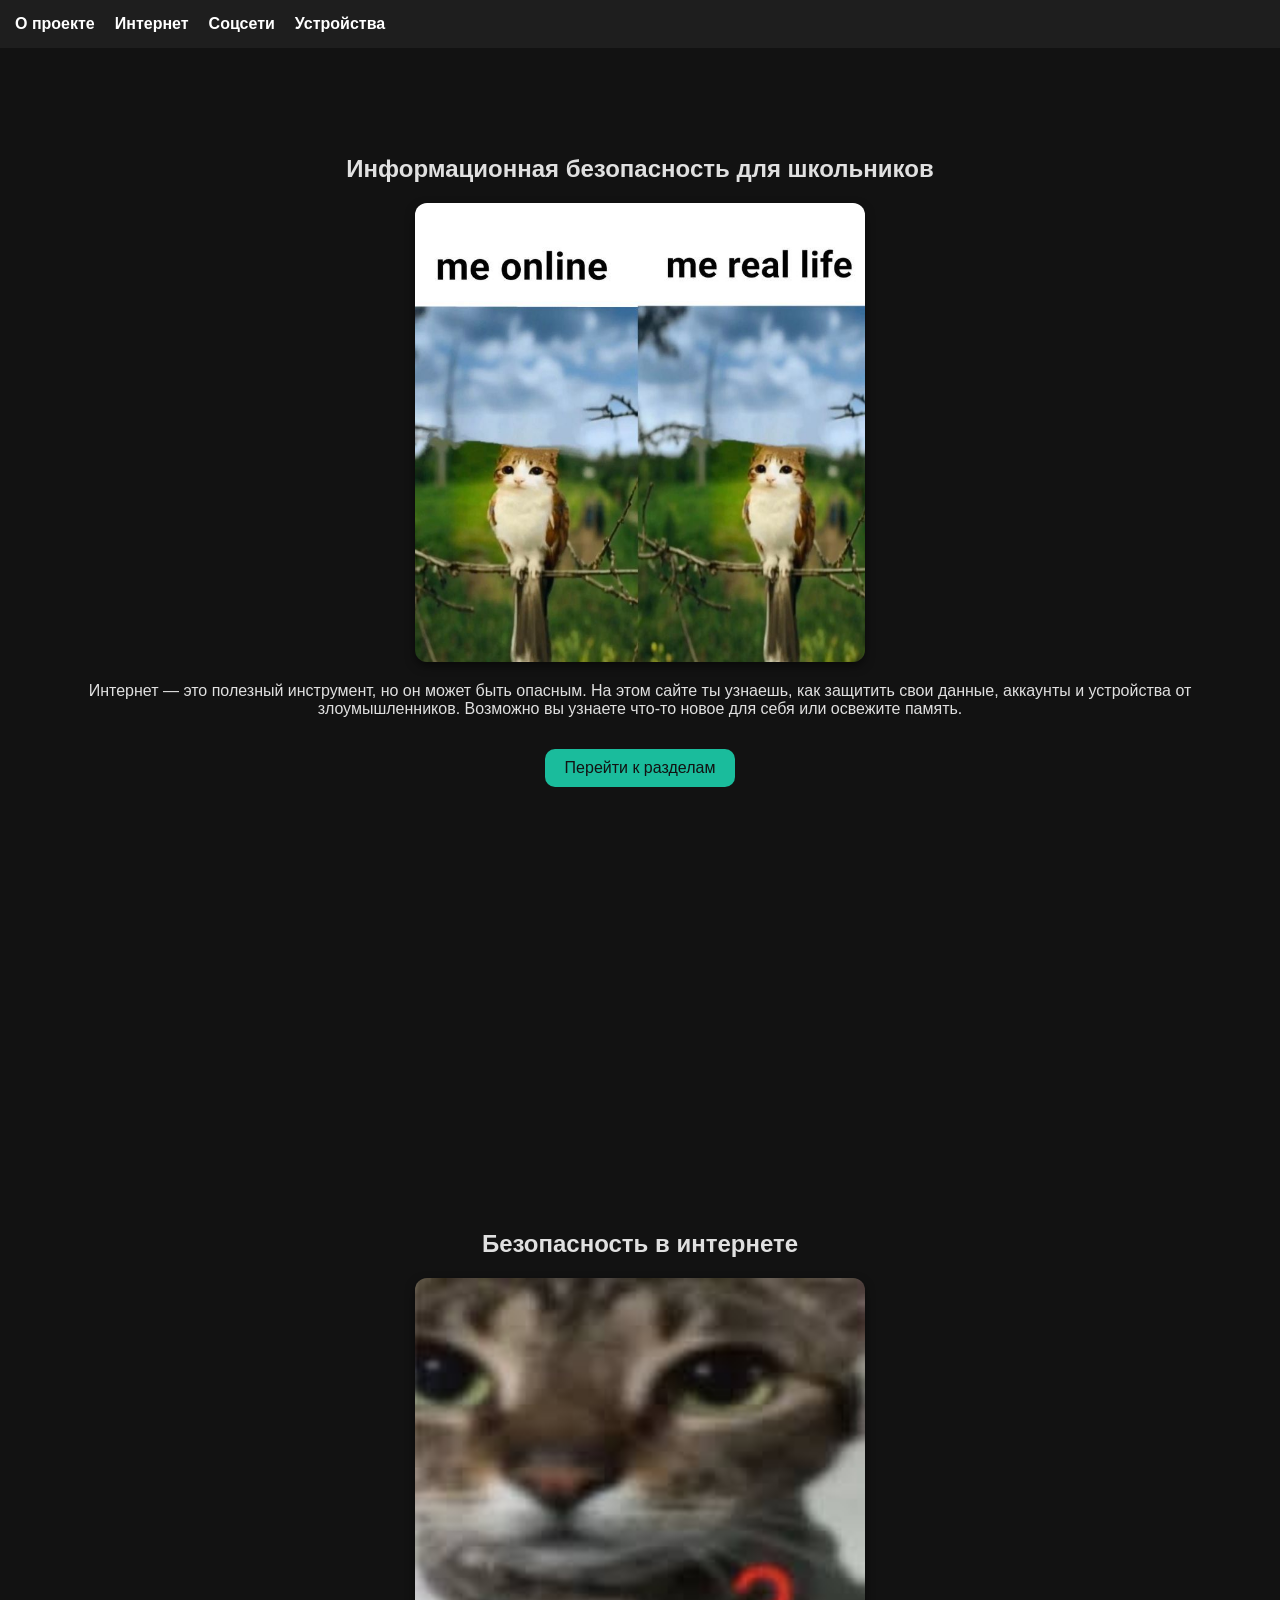
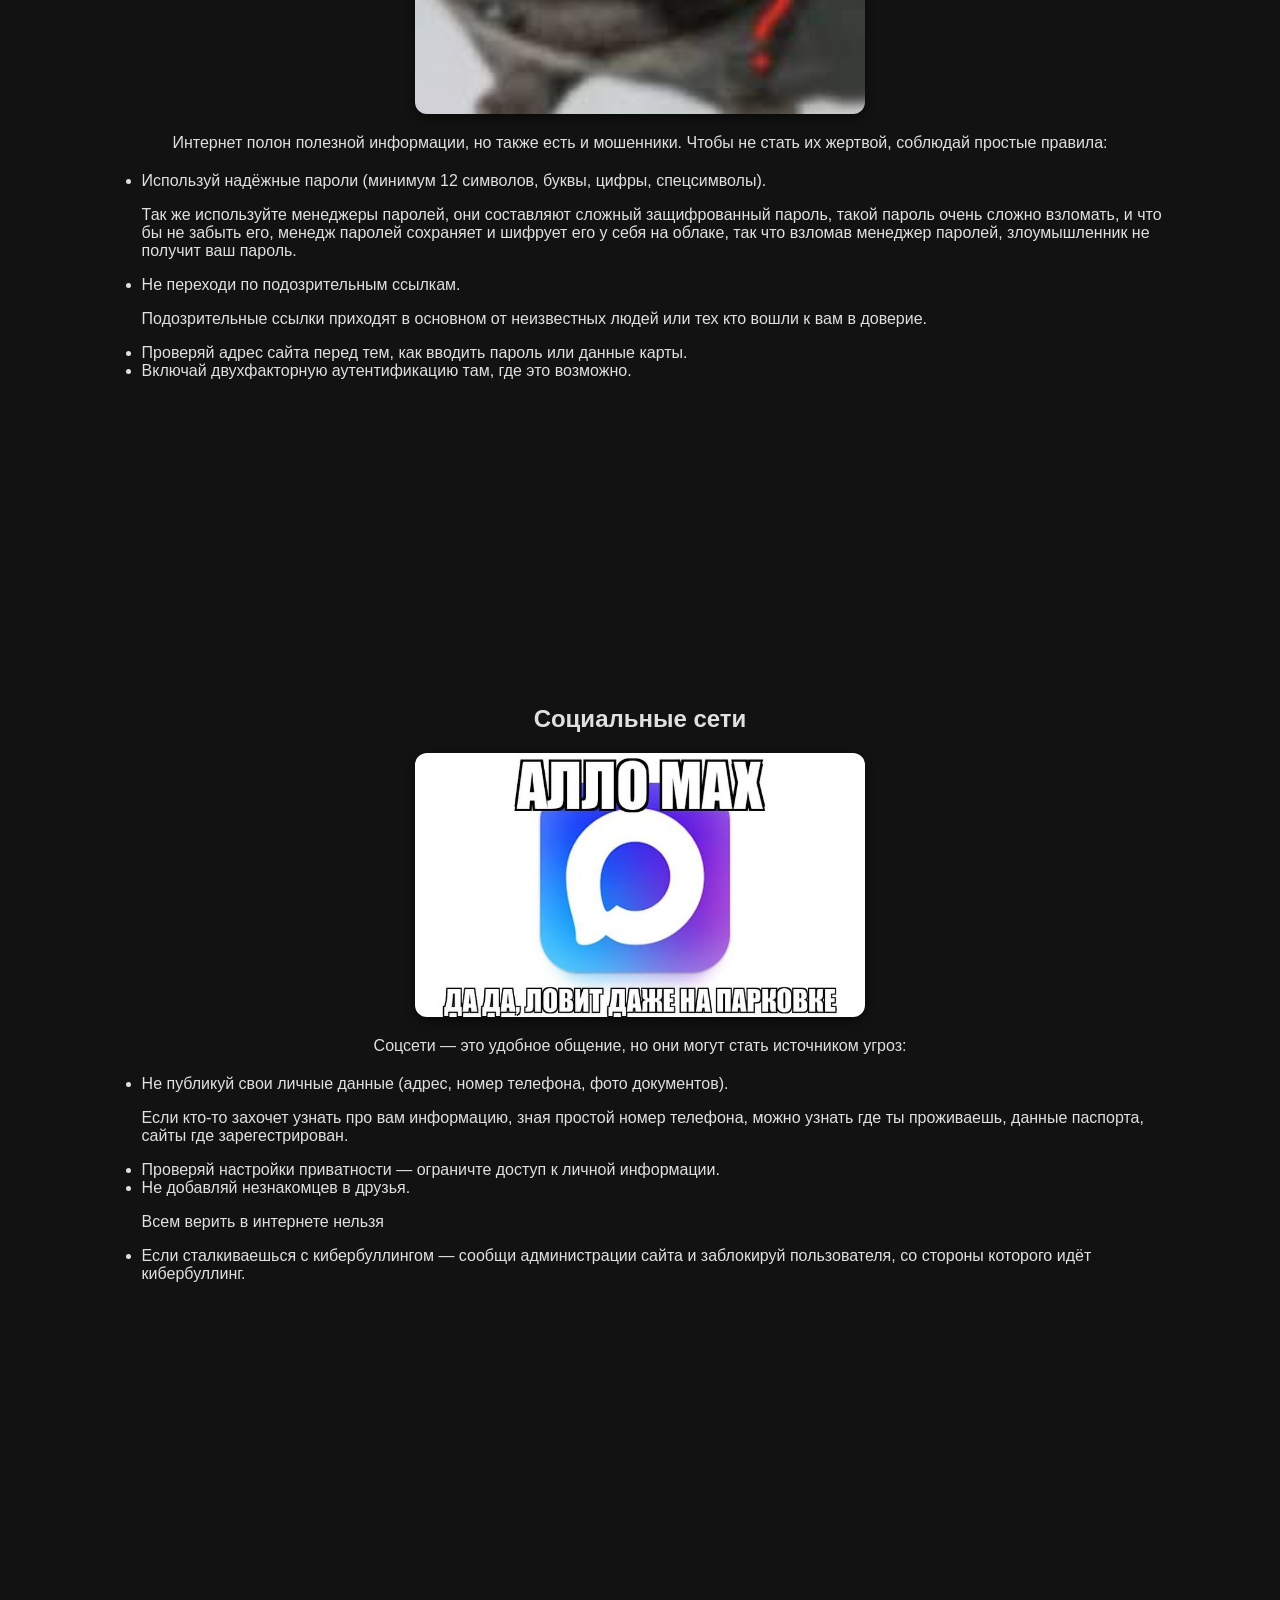
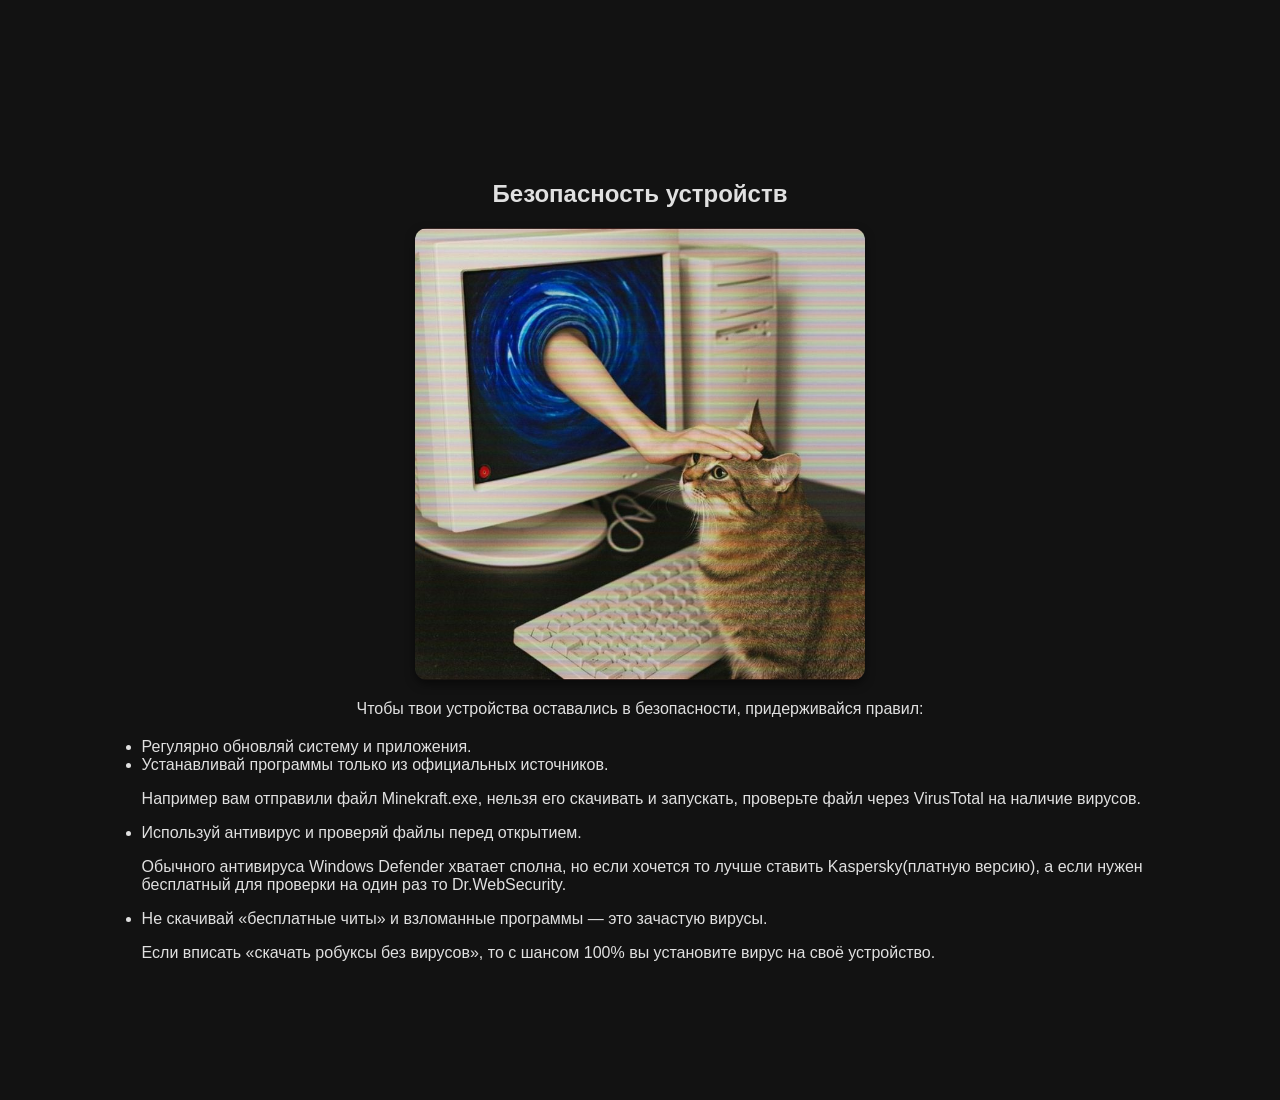
==== index.html @ d8347ba5 "Rename ZetSvo.html to index.html" ====
<!DOCTYPE html>
<html lang="ru">
<head>
  <meta charset="UTF-8">
  <title>Информационная безопасность для школьников</title>
  <meta name="viewport" content="width=device-width, initial-scale=1.0">
  <style>
    body {
      font-family: Arial, sans-serif;
      margin: 0;
      background: #121212; /* тёмный фон */
      color: #e0e0e0;      /* светлый текст */
    }

    header {
      position: fixed;
      width: 100%;
      background: #1e1e1e; /* темный фон меню */
      padding: 15px;
      top: 0;
      z-index: 1000;
      display: flex;
      justify-content: space-between;
      align-items: center;
    }

    nav a {
      color: #ffffff;
      text-decoration: none;
      font-weight: bold;
      transition: 0.3s;
    }

    nav a:hover {
      color: #1abc9c; /* зелёный при наведении */
    }

    /* Кнопка-бургер */
    .burger {
      display: none;
      flex-direction: column;
      cursor: pointer;
      gap: 5px;
      transition: 0.3s;
    }

    .burger div {
      width: 25px;
      height: 3px;
      background: #ffffff;
      border-radius: 2px;
      transition: 0.3s;
    }

    /* Анимация бургера в крестик */
    .burger.toggle div:nth-child(1) {
      transform: rotate(45deg) translate(5px, 5px);
    }

    .burger.toggle div:nth-child(2) {
      opacity: 0;
    }

    .burger.toggle div:nth-child(3) {
      transform: rotate(-45deg) translate(5px, -5px);
    }

    .nav-links {
      display: flex;
      gap: 20px;
    }

    @media (max-width: 768px) {
      .burger {
        display: flex;
      }

      .nav-links {
        display: none;
        position: absolute;
        top: 60px;
        left: 0;
        width: 100%;
        background: #1e1e1e;
        flex-direction: column;
        text-align: center;
        padding: 10px 0;
      }

      .nav-links.show {
        display: flex;
        animation: slideDown 0.3s ease;
      }

      @keyframes slideDown {
        from {
          opacity: 0;
          transform: translateY(-20px);
        }
        to {
          opacity: 1;
          transform: translateY(0);
        }
      }
    }

    section {
      min-height: 100vh;
      padding: 15vh 5% 40px;
      text-align: center;
      opacity: 0;
      transform: translateY(30px);
      transition: 0.7s ease;
      background: #121212;
    }

    section.show {
      opacity: 1;
      transform: translateY(0);
    }

    h1, h2 {
      margin-bottom: 20px;
    }

    .btn {
      display: inline-block;
      margin-top: 15px;
      padding: 10px 20px;
      background: #1abc9c;
      color: #121212; /* тёмный текст на кнопке */
      border-radius: 10px;
      text-decoration: none;
      transition: 0.3s;
    }

    .btn:hover {
      background: #16a085;
      transform: scale(1.05);
    }

    ul {
      text-align: left;
      max-width: 90%;
      margin: 20px auto;
      font-size: 1rem;
      color: #e0e0e0;
    }

    .section-img {
      max-width: 450px;
      width: 70%;
      height: auto;
      margin: 20px auto;
      display: block;
      border-radius: 12px;
      box-shadow: 0 4px 10px rgba(0,0,0,0.5);
    }

    @media (max-width: 768px) {
      .section-img {
        max-width: 300px;
        width: 90%;
      }
    }
  </style>
</head>
<body>
  <header>
    <div class="burger" id="burger">
      <div></div>
      <div></div>
      <div></div>
    </div>
    <nav class="nav-links" id="nav-links">
      <a href="#about">О проекте</a>
      <a href="#internet">Интернет</a>
      <a href="#social">Соцсети</a>
      <a href="#devices">Устройства</a>
    </nav>
  </header>

  <section id="about">
    <h1>Информационная безопасность для школьников</h1>
    <img src="img/online.jpg" alt="Информационная безопасность" class="section-img">
    <p>Интернет — это полезный инструмент, но он может быть опасным. 
    На этом сайте ты узнаешь, как защитить свои данные, аккаунты и устройства от злоумышленников.
      Возможно вы узнаете что-то новое для себя или освежите память.</p>
    <a href="#internet" class="btn">Перейти к разделам</a>
  </section>

  <section id="internet">
    <h2>Безопасность в интернете</h2>
    <img src="img/wtf.jpg" alt="Интернет" class="section-img">
    <p>Интернет полон полезной информации, но также есть и мошенники. Чтобы не стать их жертвой, соблюдай простые правила:</p>
    <ul>
      <li>Используй надёжные пароли (минимум 12 символов, буквы, цифры, спецсимволы).</li>
      <p> Так же используйте менеджеры паролей, они составляют сложный защифрованный пароль, такой пароль очень сложно взломать, и что бы не забыть его, менедж паролей сохраняет и шифрует его у себя на облаке, так что взломав менеджер паролей, злоумышленник не получит ваш пароль.</p>
      <li>Не переходи по подозрительным ссылкам.</li>
      <p> Подозрительные ссылки приходят в основном от неизвестных людей или тех кто вошли к вам в доверие.</p>
      <li>Проверяй адрес сайта перед тем, как вводить пароль или данные карты.</li>
      <li>Включай двухфакторную аутентификацию там, где это возможно.</li>
    </ul>
  </section>

  <section id="social">
    <h2>Социальные сети</h2>
    <img src="img/maxim.jpg" alt="Социальные сети" class="section-img">
    <p>Соцсети — это удобное общение, но они могут стать источником угроз:</p>
    <ul>
      <li>Не публикуй свои личные данные (адрес, номер телефона, фото документов).</li>
      <p> Если кто-то захочет узнать про вам информацию, зная простой номер телефона, можно узнать где ты проживаешь, данные паспорта, сайты где зарегестрирован.</p>
      <li>Проверяй настройки приватности — ограничте доступ к личной информации.</li>
      <li>Не добавляй незнакомцев в друзья.</li>
      <p> Всем верить в интернете нельзя</p>
      <li>Если сталкиваешься с кибербуллингом — сообщи администрации сайта и заблокируй пользователя, со стороны которого идёт кибербуллинг.</li>
    </ul>
  </section>

  <section id="devices">
    <h2>Безопасность устройств</h2>
    <img src="img/deviZZe.jpg" alt="Компьютер и телефон" class="section-img">
    <p>Чтобы твои устройства оставались в безопасности, придерживайся правил:</p>
    <ul>
      <li>Регулярно обновляй систему и приложения.</li>
      <li>Устанавливай программы только из официальных источников.</li>
      <p> Например вам отправили файл Minekraft.exe, нельзя его скачивать и запускать, проверьте файл через VirusTotal на наличие вирусов. </p>
      <li>Используй антивирус и проверяй файлы перед открытием.</li>
      <p> Обычного антивируса Windows Defender хватает сполна, но если хочется то лучше ставить Kaspersky(платную версию), а если нужен бесплатный для проверки на один раз то Dr.WebSecurity.</p>
      <li>Не скачивай «бесплатные читы» и взломанные программы — это зачастую вирусы.</li>
      <p> Если вписать «скачать робуксы без вирусов», то с шансом 100% вы установите вирус на своё устройство.</p>
    </ul>
  </section>

  <script>
    // Плавная прокрутка
    document.querySelectorAll('a[href^="#"]').forEach(anchor => {
      anchor.addEventListener('click', function(e) {
        e.preventDefault();
        document.querySelector(this.getAttribute('href'))
          .scrollIntoView({ behavior: 'smooth' });
      });
    });

    // Анимация появления секций при прокрутке
    function showSections() {
      const sections = document.querySelectorAll('section');
      const triggerBottom = window.innerHeight * 0.85;

      sections.forEach(sec => {
        const boxTop = sec.getBoundingClientRect().top;
        if (boxTop < triggerBottom) {
          sec.classList.add('show');
        }
      });
    }

    window.addEventListener('scroll', showSections);
    window.addEventListener('load', showSections);

    // Бургер-меню
    const burger = document.getElementById('burger');
    const navLinks = document.getElementById('nav-links');

    burger.addEventListener('click', () => {
      navLinks.classList.toggle('show');
      burger.classList.toggle('toggle'); // переключение анимации
    });
  </script>
</body>
</html>
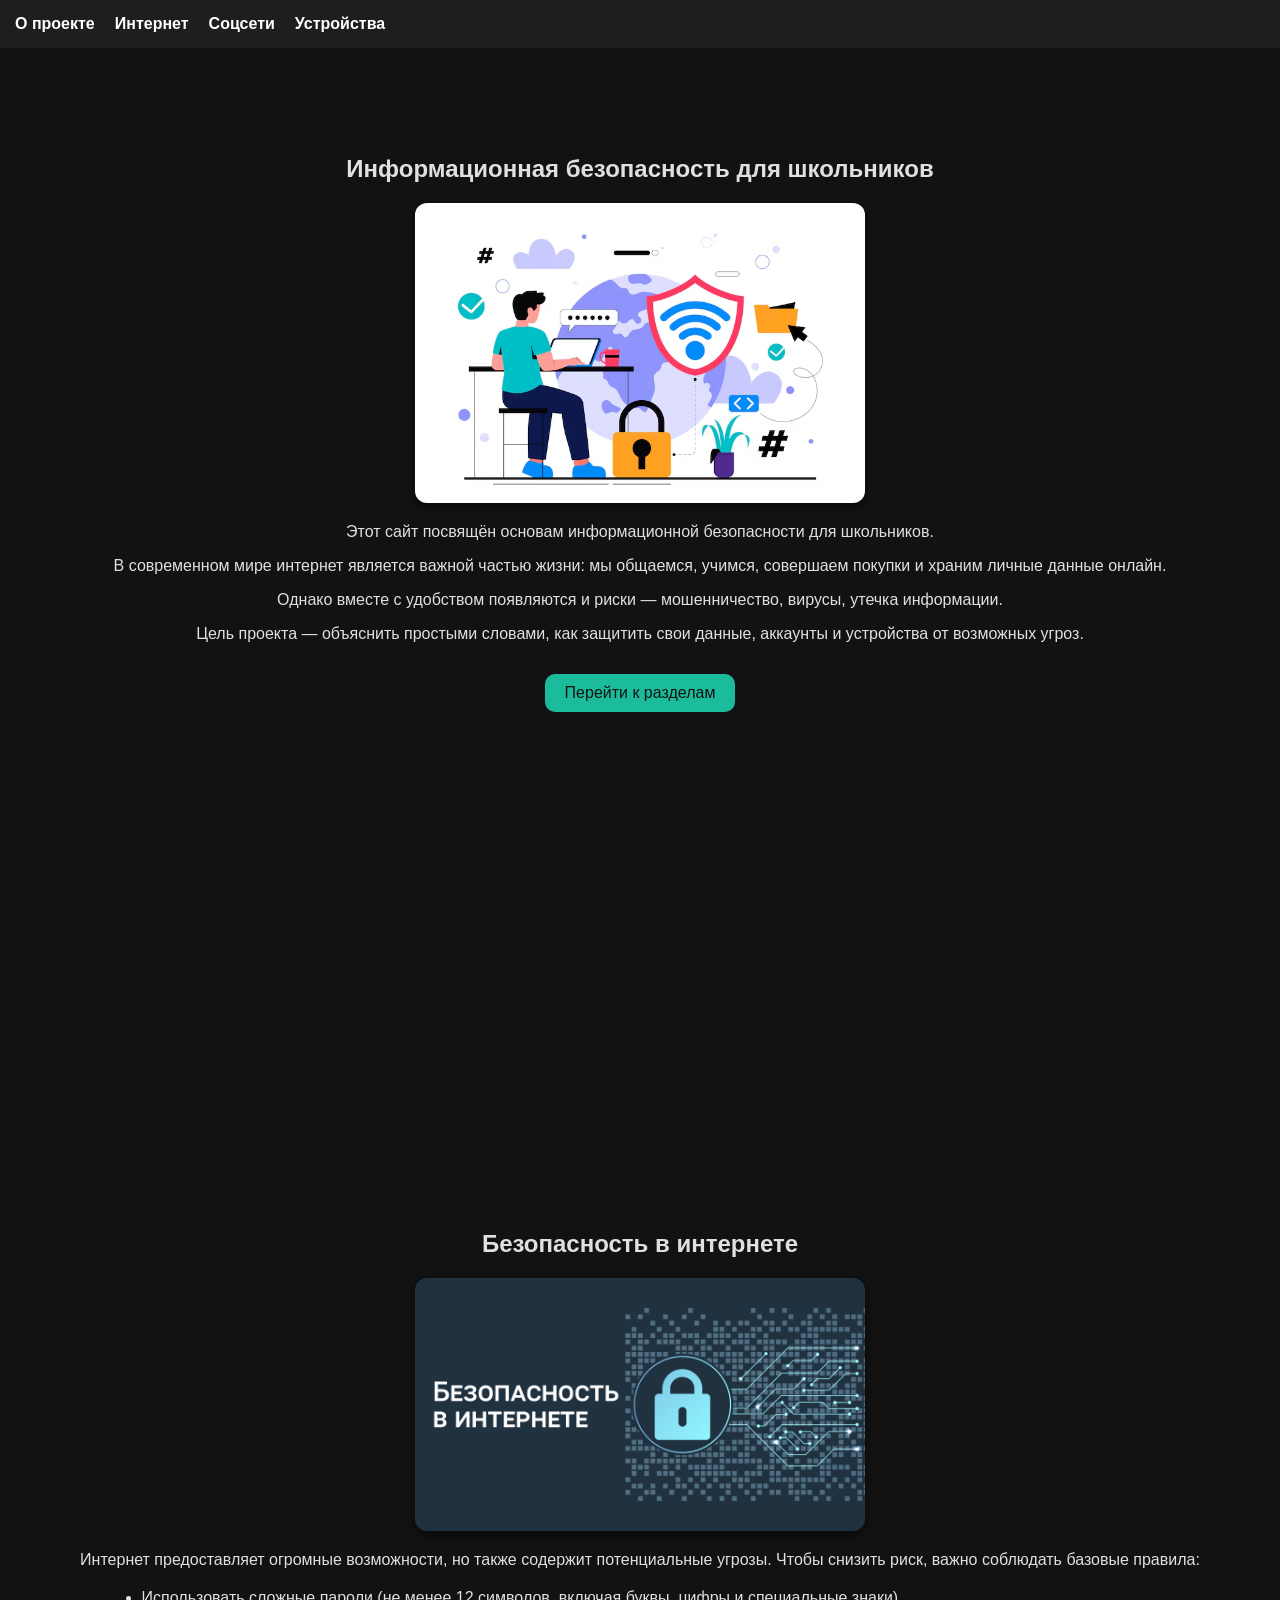
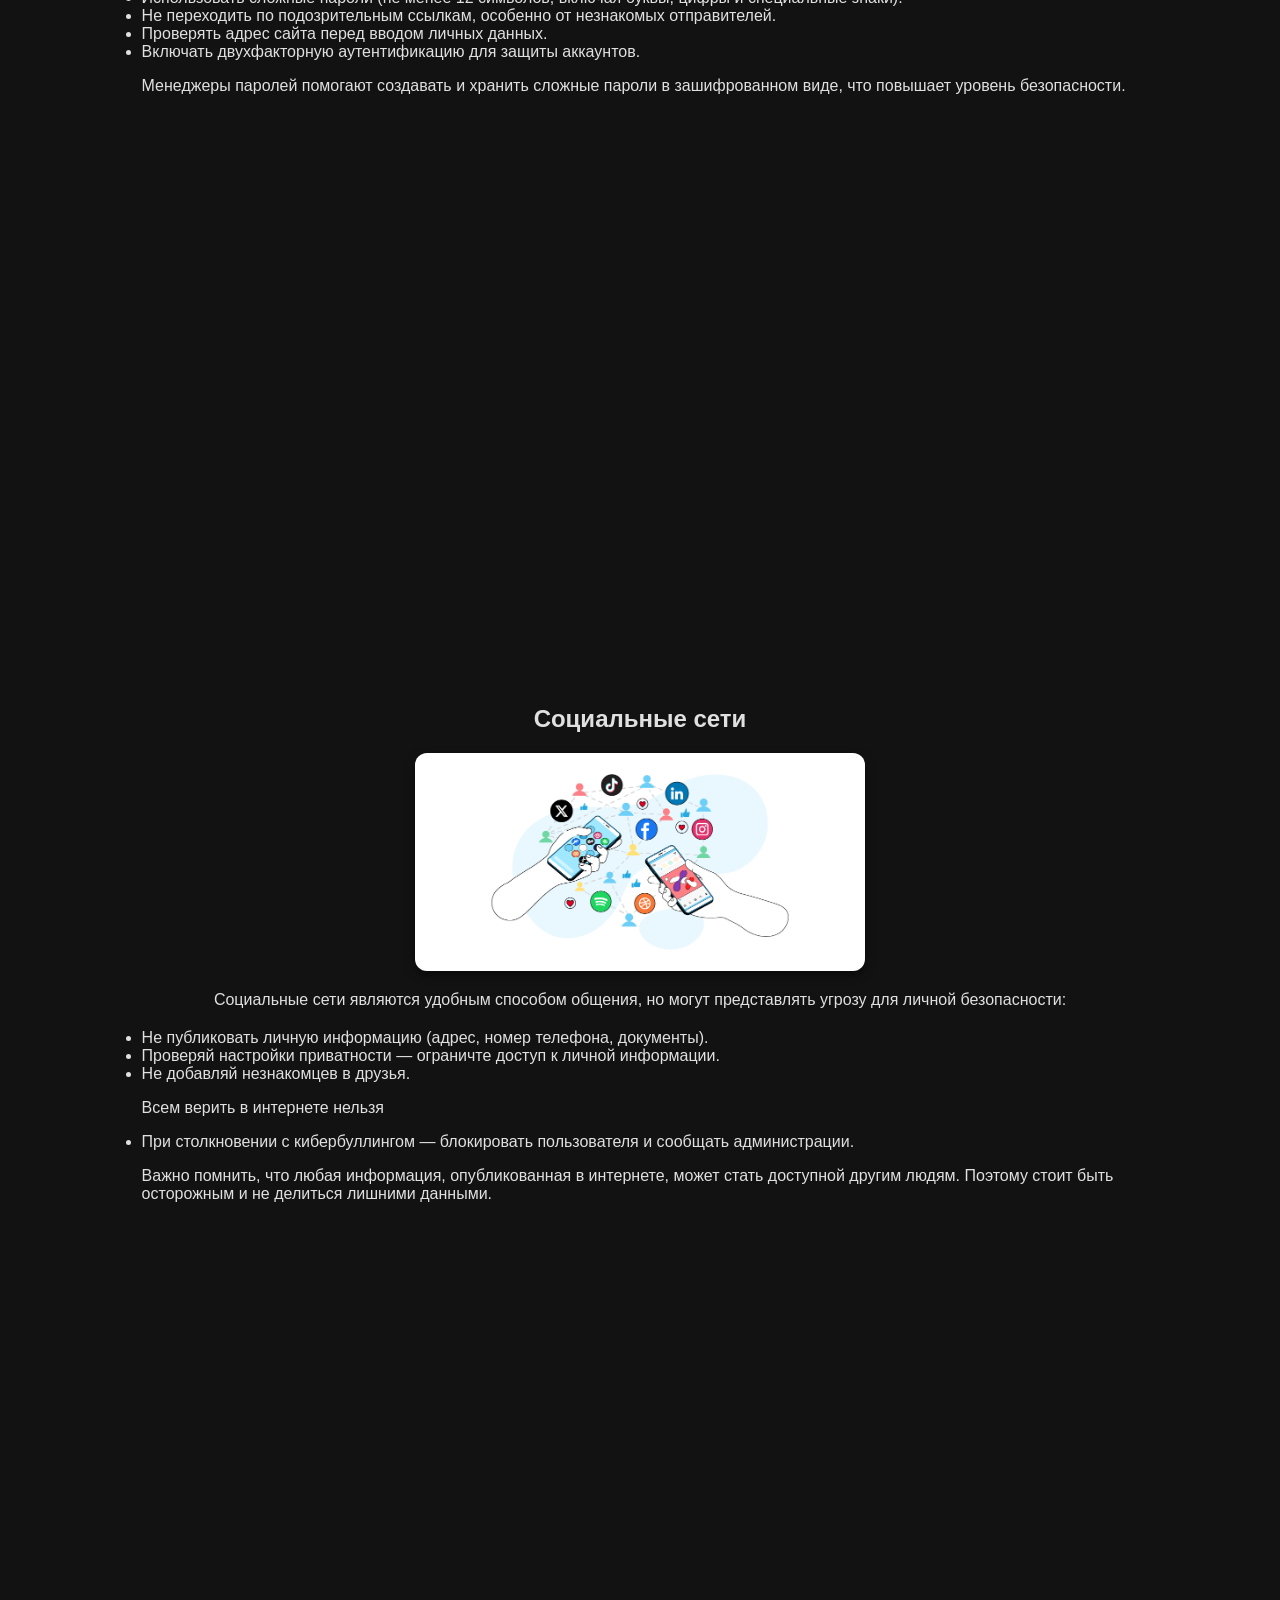
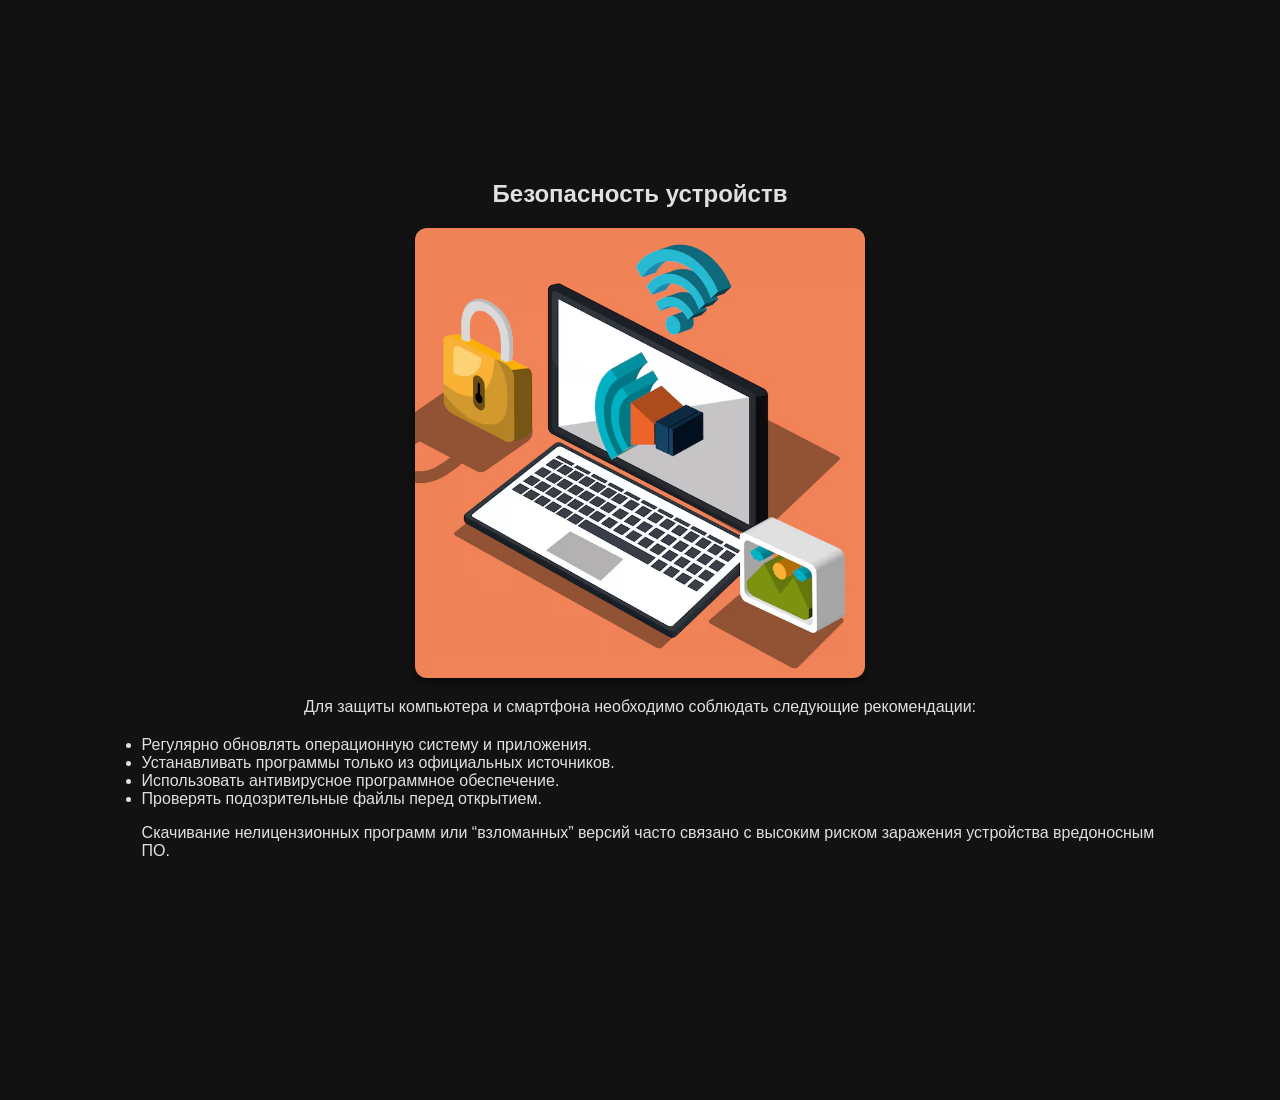
==== commit 16d01992: "update site" ====
--- a/index.html
+++ b/index.html
@@ -1,5 +1,6 @@
 <!DOCTYPE html>
 <html lang="ru">
+
 <head>
   <meta charset="UTF-8">
   <title>Информационная безопасность для школьников</title>
@@ -8,14 +9,17 @@
     body {
       font-family: Arial, sans-serif;
       margin: 0;
-      background: #121212; /* тёмный фон */
-      color: #e0e0e0;      /* светлый текст */
+      background: #121212;
+      /* тёмный фон */
+      color: #e0e0e0;
+      /* светлый текст */
     }
 
     header {
       position: fixed;
       width: 100%;
-      background: #1e1e1e; /* темный фон меню */
+      background: #1e1e1e;
+      /* темный фон меню */
       padding: 15px;
       top: 0;
       z-index: 1000;
@@ -32,10 +36,11 @@
     }
 
     nav a:hover {
-      color: #1abc9c; /* зелёный при наведении */
-    }
-
-    /* Кнопка-бургер */
+      color: #1abc9c;
+      /* зелёный при наведении */
+    }
+
+    /* Кнопка-меню */
     .burger {
       display: none;
       flex-direction: column;
@@ -78,13 +83,13 @@
       .nav-links {
         display: none;
         position: absolute;
-        top: 60px;
+        top: 45px;
         left: 0;
         width: 100%;
         background: #1e1e1e;
         flex-direction: column;
         text-align: center;
-        padding: 10px 0;
+        padding: 20px 0;
       }
 
       .nav-links.show {
@@ -97,6 +102,7 @@
           opacity: 0;
           transform: translateY(-20px);
         }
+
         to {
           opacity: 1;
           transform: translateY(0);
@@ -119,7 +125,8 @@
       transform: translateY(0);
     }
 
-    h1, h2 {
+    h1,
+    h2 {
       margin-bottom: 20px;
     }
 
@@ -128,7 +135,8 @@
       margin-top: 15px;
       padding: 10px 20px;
       background: #1abc9c;
-      color: #121212; /* тёмный текст на кнопке */
+      color: #121212;
+      /* тёмный текст на кнопке */
       border-radius: 10px;
       text-decoration: none;
       transition: 0.3s;
@@ -154,7 +162,7 @@
       margin: 20px auto;
       display: block;
       border-radius: 12px;
-      box-shadow: 0 4px 10px rgba(0,0,0,0.5);
+      box-shadow: 0 4px 10px rgba(0, 0, 0, 0.5);
     }
 
     @media (max-width: 768px) {
@@ -165,6 +173,7 @@
     }
   </style>
 </head>
+
 <body>
   <header>
     <div class="burger" id="burger">
@@ -182,60 +191,59 @@
 
   <section id="about">
     <h1>Информационная безопасность для школьников</h1>
-    <img src="img/online.jpg" alt="Информационная безопасность" class="section-img">
-    <p>Интернет — это полезный инструмент, но он может быть опасным. 
-    На этом сайте ты узнаешь, как защитить свои данные, аккаунты и устройства от злоумышленников.
-      Возможно вы узнаете что-то новое для себя или освежите память.</p>
+    <img src="img/1slide.jpg" alt="Информационная безопасность" class="section-img">
+    <p>Этот сайт посвящён основам информационной безопасности для школьников.
+    <p>В современном мире интернет является важной частью жизни: мы общаемся, учимся, 
+      совершаем покупки и храним личные данные онлайн.  
+    <p>Однако вместе с удобством появляются и риски — мошенничество, вирусы, утечка информации.</p>
+    <p>Цель проекта — объяснить простыми словами, как защитить свои данные, аккаунты и устройства от возможных угроз.</p>
     <a href="#internet" class="btn">Перейти к разделам</a>
   </section>
 
   <section id="internet">
     <h2>Безопасность в интернете</h2>
-    <img src="img/wtf.jpg" alt="Интернет" class="section-img">
-    <p>Интернет полон полезной информации, но также есть и мошенники. Чтобы не стать их жертвой, соблюдай простые правила:</p>
+    <img src="img/2slide.jpg" alt="Интернет" class="section-img">
+    <p>Интернет предоставляет огромные возможности, но также содержит потенциальные угрозы. Чтобы снизить риск, важно соблюдать базовые правила:</p>
     <ul>
-      <li>Используй надёжные пароли (минимум 12 символов, буквы, цифры, спецсимволы).</li>
-      <p> Так же используйте менеджеры паролей, они составляют сложный защифрованный пароль, такой пароль очень сложно взломать, и что бы не забыть его, менедж паролей сохраняет и шифрует его у себя на облаке, так что взломав менеджер паролей, злоумышленник не получит ваш пароль.</p>
-      <li>Не переходи по подозрительным ссылкам.</li>
-      <p> Подозрительные ссылки приходят в основном от неизвестных людей или тех кто вошли к вам в доверие.</p>
-      <li>Проверяй адрес сайта перед тем, как вводить пароль или данные карты.</li>
-      <li>Включай двухфакторную аутентификацию там, где это возможно.</li>
+      <li>Использовать сложные пароли (не менее 12 символов, включая буквы, цифры и специальные знаки).</li>
+      <li>Не переходить по подозрительным ссылкам, особенно от незнакомых отправителей.</li>
+      <li>Проверять адрес сайта перед вводом личных данных.</li>
+      <li>Включать двухфакторную аутентификацию для защиты аккаунтов.</li>
+      <p>Менеджеры паролей помогают создавать и хранить сложные пароли в зашифрованном виде, что повышает уровень безопасности.</p>
     </ul>
   </section>
 
   <section id="social">
     <h2>Социальные сети</h2>
-    <img src="img/maxim.jpg" alt="Социальные сети" class="section-img">
-    <p>Соцсети — это удобное общение, но они могут стать источником угроз:</p>
+    <img src="img/3slide.jpg" alt="Социальные сети" class="section-img">
+    <p>Социальные сети являются удобным способом общения, но могут представлять угрозу для личной безопасности:</p>
     <ul>
-      <li>Не публикуй свои личные данные (адрес, номер телефона, фото документов).</li>
-      <p> Если кто-то захочет узнать про вам информацию, зная простой номер телефона, можно узнать где ты проживаешь, данные паспорта, сайты где зарегестрирован.</p>
+      <li>Не публиковать личную информацию (адрес, номер телефона, документы).</li>
       <li>Проверяй настройки приватности — ограничте доступ к личной информации.</li>
       <li>Не добавляй незнакомцев в друзья.</li>
       <p> Всем верить в интернете нельзя</p>
-      <li>Если сталкиваешься с кибербуллингом — сообщи администрации сайта и заблокируй пользователя, со стороны которого идёт кибербуллинг.</li>
+      <li>При столкновении с кибербуллингом — блокировать пользователя и сообщать администрации.</li>
+      <p>Важно помнить, что любая информация, опубликованная в интернете, может стать доступной другим людям. Поэтому стоит быть осторожным и не делиться лишними данными.</p>
     </ul>
   </section>
 
   <section id="devices">
     <h2>Безопасность устройств</h2>
-    <img src="img/deviZZe.jpg" alt="Компьютер и телефон" class="section-img">
-    <p>Чтобы твои устройства оставались в безопасности, придерживайся правил:</p>
+    <img src="img/4slide.jpg" alt="Компьютер и телефон" class="section-img">
+    <p>Для защиты компьютера и смартфона необходимо соблюдать следующие рекомендации:</p>
     <ul>
-      <li>Регулярно обновляй систему и приложения.</li>
-      <li>Устанавливай программы только из официальных источников.</li>
-      <p> Например вам отправили файл Minekraft.exe, нельзя его скачивать и запускать, проверьте файл через VirusTotal на наличие вирусов. </p>
-      <li>Используй антивирус и проверяй файлы перед открытием.</li>
-      <p> Обычного антивируса Windows Defender хватает сполна, но если хочется то лучше ставить Kaspersky(платную версию), а если нужен бесплатный для проверки на один раз то Dr.WebSecurity.</p>
-      <li>Не скачивай «бесплатные читы» и взломанные программы — это зачастую вирусы.</li>
-      <p> Если вписать «скачать робуксы без вирусов», то с шансом 100% вы установите вирус на своё устройство.</p>
+      <li>Регулярно обновлять операционную систему и приложения.</li>
+      <li>Устанавливать программы только из официальных источников.</li>
+      <li>Использовать антивирусное программное обеспечение.</li>
+      <li>Проверять подозрительные файлы перед открытием.</li>
+      <p>Скачивание нелицензионных программ или “взломанных” версий часто связано с высоким риском заражения устройства вредоносным ПО.</p>
     </ul>
   </section>
 
   <script>
     // Плавная прокрутка
     document.querySelectorAll('a[href^="#"]').forEach(anchor => {
-      anchor.addEventListener('click', function(e) {
+      anchor.addEventListener('click', function (e) {
         e.preventDefault();
         document.querySelector(this.getAttribute('href'))
           .scrollIntoView({ behavior: 'smooth' });
@@ -268,4 +276,5 @@
     });
   </script>
 </body>
-</html>
+
+</html>
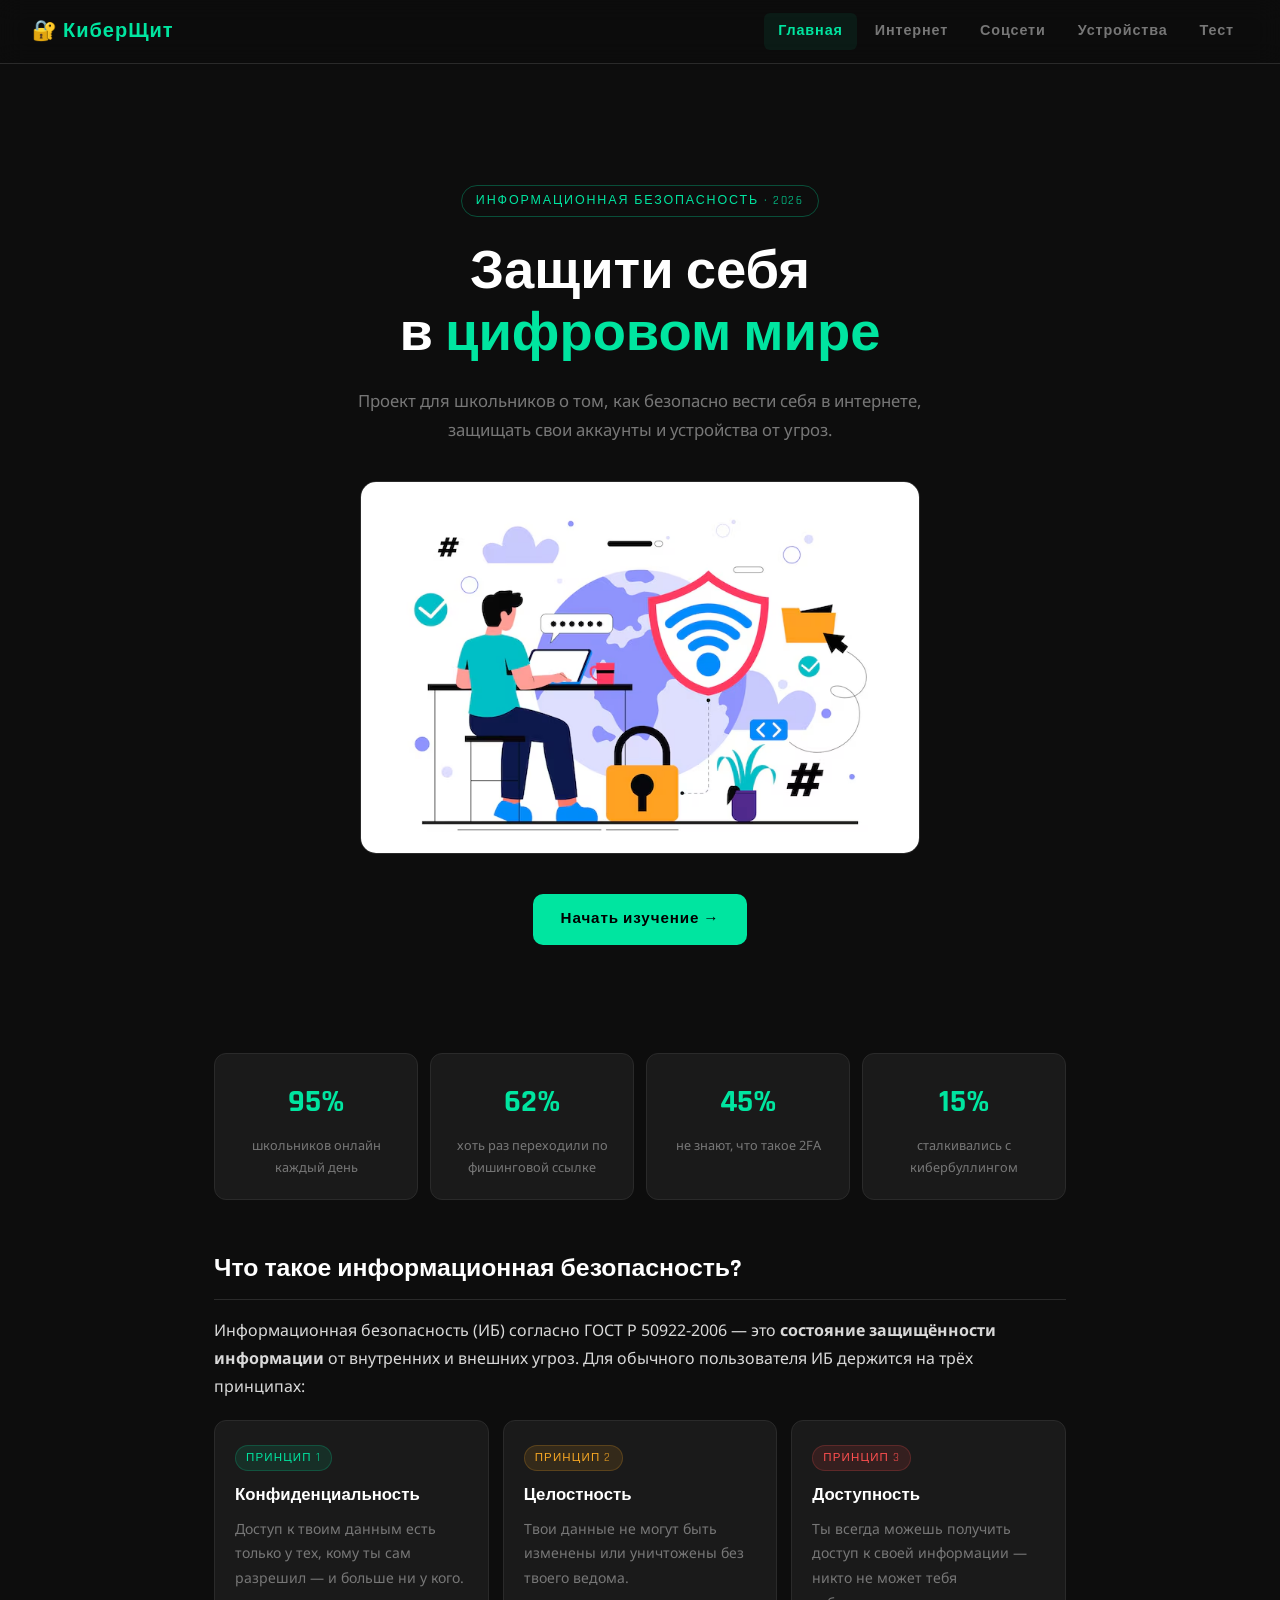
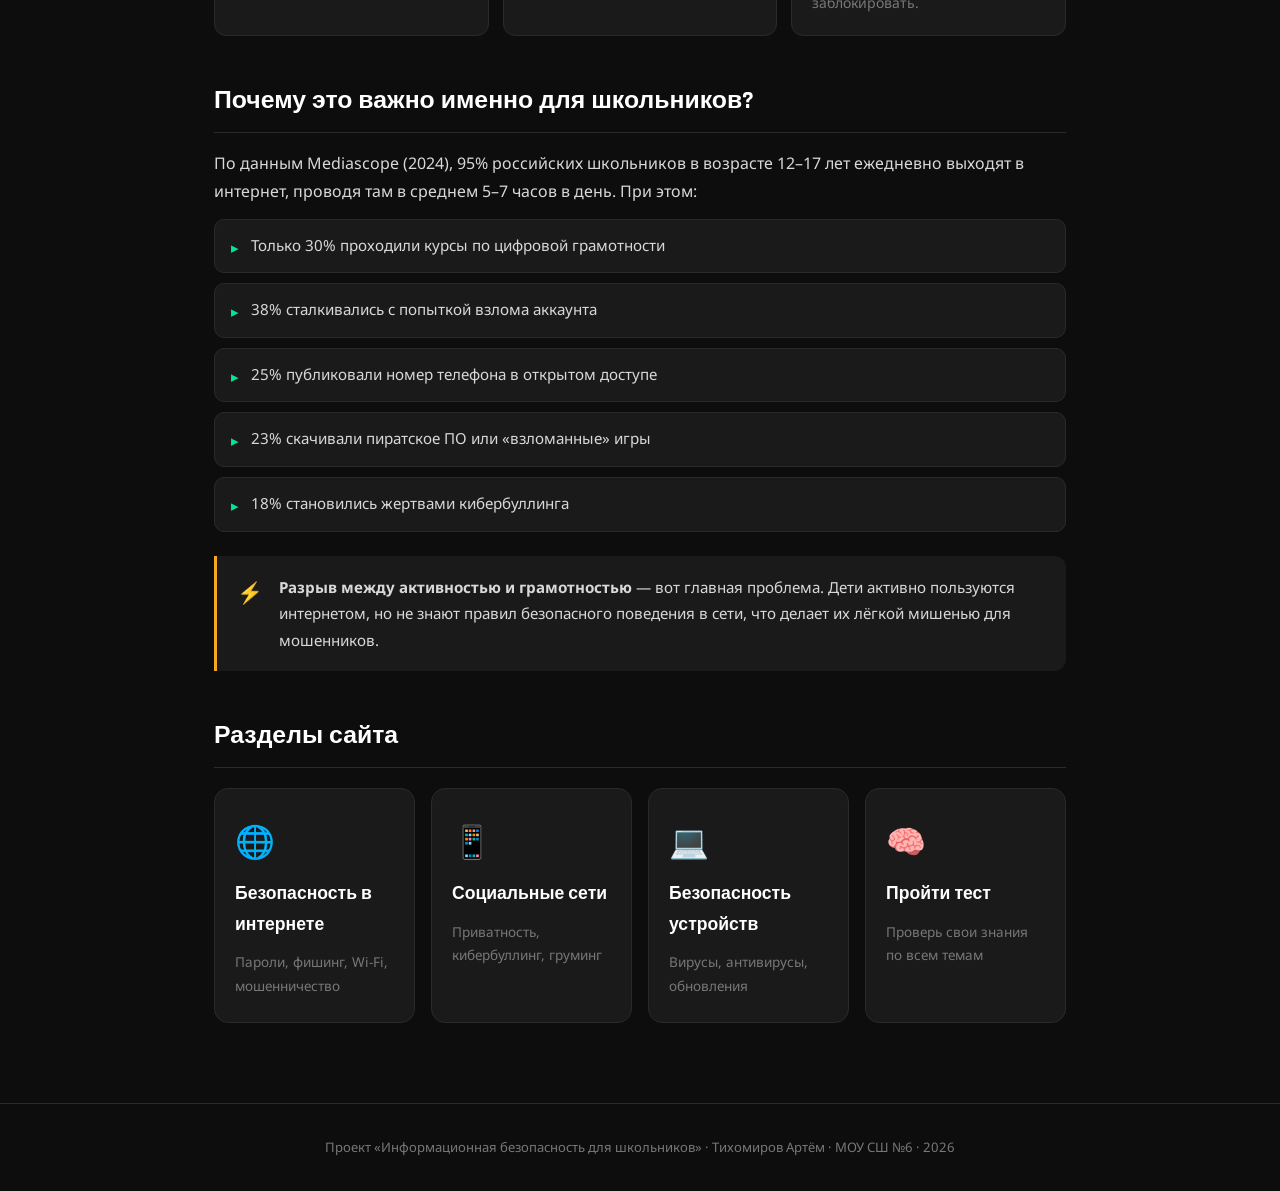
==== commit 20ae1f43: "Upload website files" ====
--- a/index.html
+++ b/index.html
@@ -1,280 +1,121 @@
 <!DOCTYPE html>
 <html lang="ru">
-
 <head>
   <meta charset="UTF-8">
-  <title>Информационная безопасность для школьников</title>
   <meta name="viewport" content="width=device-width, initial-scale=1.0">
-  <style>
-    body {
-      font-family: Arial, sans-serif;
-      margin: 0;
-      background: #121212;
-      /* тёмный фон */
-      color: #e0e0e0;
-      /* светлый текст */
-    }
+  <title>ИБ для школьников — Главная</title>
+  <link rel="stylesheet" href="style.css">
+</head>
+<body>
 
-    header {
-      position: fixed;
-      width: 100%;
-      background: #1e1e1e;
-      /* темный фон меню */
-      padding: 15px;
-      top: 0;
-      z-index: 1000;
-      display: flex;
-      justify-content: space-between;
-      align-items: center;
-    }
+<header>
+  <a class="logo" href="index.html">🔐 КиберЩит</a>
+  <div class="burger" id="burger"><span></span><span></span><span></span></div>
+  <nav id="nav">
+    <a href="index.html">Главная</a>
+    <a href="internet.html">Интернет</a>
+    <a href="social.html">Соцсети</a>
+    <a href="devices.html">Устройства</a>
+    <a href="quiz.html">Тест</a>
+  </nav>
+</header>
 
-    nav a {
-      color: #ffffff;
-      text-decoration: none;
-      font-weight: bold;
-      transition: 0.3s;
-    }
+<main>
 
-    nav a:hover {
-      color: #1abc9c;
-      /* зелёный при наведении */
-    }
-
-    /* Кнопка-меню */
-    .burger {
-      display: none;
-      flex-direction: column;
-      cursor: pointer;
-      gap: 5px;
-      transition: 0.3s;
-    }
-
-    .burger div {
-      width: 25px;
-      height: 3px;
-      background: #ffffff;
-      border-radius: 2px;
-      transition: 0.3s;
-    }
-
-    /* Анимация бургера в крестик */
-    .burger.toggle div:nth-child(1) {
-      transform: rotate(45deg) translate(5px, 5px);
-    }
-
-    .burger.toggle div:nth-child(2) {
-      opacity: 0;
-    }
-
-    .burger.toggle div:nth-child(3) {
-      transform: rotate(-45deg) translate(5px, -5px);
-    }
-
-    .nav-links {
-      display: flex;
-      gap: 20px;
-    }
-
-    @media (max-width: 768px) {
-      .burger {
-        display: flex;
-      }
-
-      .nav-links {
-        display: none;
-        position: absolute;
-        top: 45px;
-        left: 0;
-        width: 100%;
-        background: #1e1e1e;
-        flex-direction: column;
-        text-align: center;
-        padding: 20px 0;
-      }
-
-      .nav-links.show {
-        display: flex;
-        animation: slideDown 0.3s ease;
-      }
-
-      @keyframes slideDown {
-        from {
-          opacity: 0;
-          transform: translateY(-20px);
-        }
-
-        to {
-          opacity: 1;
-          transform: translateY(0);
-        }
-      }
-    }
-
-    section {
-      min-height: 100vh;
-      padding: 15vh 5% 40px;
-      text-align: center;
-      opacity: 0;
-      transform: translateY(30px);
-      transition: 0.7s ease;
-      background: #121212;
-    }
-
-    section.show {
-      opacity: 1;
-      transform: translateY(0);
-    }
-
-    h1,
-    h2 {
-      margin-bottom: 20px;
-    }
-
-    .btn {
-      display: inline-block;
-      margin-top: 15px;
-      padding: 10px 20px;
-      background: #1abc9c;
-      color: #121212;
-      /* тёмный текст на кнопке */
-      border-radius: 10px;
-      text-decoration: none;
-      transition: 0.3s;
-    }
-
-    .btn:hover {
-      background: #16a085;
-      transform: scale(1.05);
-    }
-
-    ul {
-      text-align: left;
-      max-width: 90%;
-      margin: 20px auto;
-      font-size: 1rem;
-      color: #e0e0e0;
-    }
-
-    .section-img {
-      max-width: 450px;
-      width: 70%;
-      height: auto;
-      margin: 20px auto;
-      display: block;
-      border-radius: 12px;
-      box-shadow: 0 4px 10px rgba(0, 0, 0, 0.5);
-    }
-
-    @media (max-width: 768px) {
-      .section-img {
-        max-width: 300px;
-        width: 90%;
-      }
-    }
-  </style>
-</head>
-
-<body>
-  <header>
-    <div class="burger" id="burger">
-      <div></div>
-      <div></div>
-      <div></div>
-    </div>
-    <nav class="nav-links" id="nav-links">
-      <a href="#about">О проекте</a>
-      <a href="#internet">Интернет</a>
-      <a href="#social">Соцсети</a>
-      <a href="#devices">Устройства</a>
-    </nav>
-  </header>
-
-  <section id="about">
-    <h1>Информационная безопасность для школьников</h1>
-    <img src="img/1slide.jpg" alt="Информационная безопасность" class="section-img">
-    <p>Этот сайт посвящён основам информационной безопасности для школьников.
-    <p>В современном мире интернет является важной частью жизни: мы общаемся, учимся, 
-      совершаем покупки и храним личные данные онлайн.  
-    <p>Однако вместе с удобством появляются и риски — мошенничество, вирусы, утечка информации.</p>
-    <p>Цель проекта — объяснить простыми словами, как защитить свои данные, аккаунты и устройства от возможных угроз.</p>
-    <a href="#internet" class="btn">Перейти к разделам</a>
+  <section class="hero">
+    <div class="hero-badge">Информационная безопасность · 2026</div>
+    <h1>Защити себя<br>в <span>цифровом мире</span></h1>
+    <p>Проект для школьников о том, как безопасно вести себя в интернете, защищать свои аккаунты и устройства от угроз.</p>
+    <img src="img/1slide.jpg" alt="Информационная безопасность" class="hero-img">
+    <a href="internet.html" class="btn btn-primary">Начать изучение →</a>
   </section>
 
-  <section id="internet">
-    <h2>Безопасность в интернете</h2>
-    <img src="img/2slide.jpg" alt="Интернет" class="section-img">
-    <p>Интернет предоставляет огромные возможности, но также содержит потенциальные угрозы. Чтобы снизить риск, важно соблюдать базовые правила:</p>
-    <ul>
-      <li>Использовать сложные пароли (не менее 12 символов, включая буквы, цифры и специальные знаки).</li>
-      <li>Не переходить по подозрительным ссылкам, особенно от незнакомых отправителей.</li>
-      <li>Проверять адрес сайта перед вводом личных данных.</li>
-      <li>Включать двухфакторную аутентификацию для защиты аккаунтов.</li>
-      <p>Менеджеры паролей помогают создавать и хранить сложные пароли в зашифрованном виде, что повышает уровень безопасности.</p>
-    </ul>
-  </section>
+  <!-- Статистика -->
+  <div class="stat-strip">
+    <div class="stat-item">
+      <div class="stat-num">95%</div>
+      <div class="stat-label">школьников онлайн каждый день</div>
+    </div>
+    <div class="stat-item">
+      <div class="stat-num">62%</div>
+      <div class="stat-label">хоть раз переходили по фишинговой ссылке</div>
+    </div>
+    <div class="stat-item">
+      <div class="stat-num">45%</div>
+      <div class="stat-label">не знают, что такое 2FA</div>
+    </div>
+    <div class="stat-item">
+      <div class="stat-num">15%</div>
+      <div class="stat-label">сталкивались с кибербуллингом</div>
+    </div>
+  </div>
 
-  <section id="social">
-    <h2>Социальные сети</h2>
-    <img src="img/3slide.jpg" alt="Социальные сети" class="section-img">
-    <p>Социальные сети являются удобным способом общения, но могут представлять угрозу для личной безопасности:</p>
-    <ul>
-      <li>Не публиковать личную информацию (адрес, номер телефона, документы).</li>
-      <li>Проверяй настройки приватности — ограничте доступ к личной информации.</li>
-      <li>Не добавляй незнакомцев в друзья.</li>
-      <p> Всем верить в интернете нельзя</p>
-      <li>При столкновении с кибербуллингом — блокировать пользователя и сообщать администрации.</li>
-      <p>Важно помнить, что любая информация, опубликованная в интернете, может стать доступной другим людям. Поэтому стоит быть осторожным и не делиться лишними данными.</p>
-    </ul>
-  </section>
+  <h2>Что такое информационная безопасность?</h2>
+  <p>Информационная безопасность (ИБ) согласно ГОСТ Р 50922-2006 — это <strong>состояние защищённости информации</strong> от внутренних и внешних угроз. Для обычного пользователя ИБ держится на трёх принципах:</p>
 
-  <section id="devices">
-    <h2>Безопасность устройств</h2>
-    <img src="img/4slide.jpg" alt="Компьютер и телефон" class="section-img">
-    <p>Для защиты компьютера и смартфона необходимо соблюдать следующие рекомендации:</p>
-    <ul>
-      <li>Регулярно обновлять операционную систему и приложения.</li>
-      <li>Устанавливать программы только из официальных источников.</li>
-      <li>Использовать антивирусное программное обеспечение.</li>
-      <li>Проверять подозрительные файлы перед открытием.</li>
-      <p>Скачивание нелицензионных программ или “взломанных” версий часто связано с высоким риском заражения устройства вредоносным ПО.</p>
-    </ul>
-  </section>
+  <div class="threat-grid">
+    <div class="threat-card">
+      <span class="tag tag-info">Принцип 1</span>
+      <h4>Конфиденциальность</h4>
+      <p>Доступ к твоим данным есть только у тех, кому ты сам разрешил — и больше ни у кого.</p>
+    </div>
+    <div class="threat-card">
+      <span class="tag tag-warn">Принцип 2</span>
+      <h4>Целостность</h4>
+      <p>Твои данные не могут быть изменены или уничтожены без твоего ведома.</p>
+    </div>
+    <div class="threat-card">
+      <span class="tag tag-danger">Принцип 3</span>
+      <h4>Доступность</h4>
+      <p>Ты всегда можешь получить доступ к своей информации — никто не может тебя заблокировать.</p>
+    </div>
+  </div>
 
-  <script>
-    // Плавная прокрутка
-    document.querySelectorAll('a[href^="#"]').forEach(anchor => {
-      anchor.addEventListener('click', function (e) {
-        e.preventDefault();
-        document.querySelector(this.getAttribute('href'))
-          .scrollIntoView({ behavior: 'smooth' });
-      });
-    });
+  <h2>Почему это важно именно для школьников?</h2>
+  <p>По данным Mediascope (2024), 95% российских школьников в возрасте 12–17 лет ежедневно выходят в интернет, проводя там в среднем 5–7 часов в день. При этом:</p>
+  <ul class="content-list">
+    <li>Только 30% проходили курсы по цифровой грамотности</li>
+    <li>38% сталкивались с попыткой взлома аккаунта</li>
+    <li>25% публиковали номер телефона в открытом доступе</li>
+    <li>23% скачивали пиратское ПО или «взломанные» игры</li>
+    <li>18% становились жертвами кибербуллинга</li>
+  </ul>
 
-    // Анимация появления секций при прокрутке
-    function showSections() {
-      const sections = document.querySelectorAll('section');
-      const triggerBottom = window.innerHeight * 0.85;
+  <div class="callout warn">
+    <span class="callout-icon">⚡</span>
+    <p><strong>Разрыв между активностью и грамотностью</strong> — вот главная проблема. Дети активно пользуются интернетом, но не знают правил безопасного поведения в сети, что делает их лёгкой мишенью для мошенников.</p>
+  </div>
 
-      sections.forEach(sec => {
-        const boxTop = sec.getBoundingClientRect().top;
-        if (boxTop < triggerBottom) {
-          sec.classList.add('show');
-        }
-      });
-    }
+  <h2>Разделы сайта</h2>
+  <div class="nav-cards">
+    <a class="nav-card" href="internet.html">
+      <span class="nav-card-icon">🌐</span>
+      <span class="nav-card-title">Безопасность в интернете</span>
+      <span class="nav-card-desc">Пароли, фишинг, Wi-Fi, мошенничество</span>
+    </a>
+    <a class="nav-card" href="social.html">
+      <span class="nav-card-icon">📱</span>
+      <span class="nav-card-title">Социальные сети</span>
+      <span class="nav-card-desc">Приватность, кибербуллинг, груминг</span>
+    </a>
+    <a class="nav-card" href="devices.html">
+      <span class="nav-card-icon">💻</span>
+      <span class="nav-card-title">Безопасность устройств</span>
+      <span class="nav-card-desc">Вирусы, антивирусы, обновления</span>
+    </a>
+    <a class="nav-card" href="quiz.html">
+      <span class="nav-card-icon">🧠</span>
+      <span class="nav-card-title">Пройти тест</span>
+      <span class="nav-card-desc">Проверь свои знания по всем темам</span>
+    </a>
+  </div>
 
-    window.addEventListener('scroll', showSections);
-    window.addEventListener('load', showSections);
+</main>
 
-    // Бургер-меню
-    const burger = document.getElementById('burger');
-    const navLinks = document.getElementById('nav-links');
+<footer>
+  Проект «Информационная безопасность для школьников» · Тихомиров Артём · МОУ СШ №6 · 2026
+</footer>
 
-    burger.addEventListener('click', () => {
-      navLinks.classList.toggle('show');
-      burger.classList.toggle('toggle'); // переключение анимации
-    });
-  </script>
+<script src="script.js"></script>
 </body>
-
-</html>+</html>
--- a/style.css
+++ b/style.css
@@ -0,0 +1,507 @@
+@import url('https://fonts.googleapis.com/css2?family=Rajdhani:wght@400;600;700&family=Noto+Sans:wght@300;400;500&display=swap');
+
+:root {
+  --bg:       #0d0d0d;
+  --surface:  #151515;
+  --card:     #1a1a1a;
+  --border:   #2a2a2a;
+  --text:     #d8d8d8;
+  --muted:    #777;
+  --accent:   #00e5a0;
+  --accent2:  #00b37a;
+  --danger:   #ff4f4f;
+  --warn:     #f5a623;
+  --head-h:   64px;
+}
+
+*, *::before, *::after { box-sizing: border-box; margin: 0; padding: 0; }
+
+html { scroll-behavior: smooth; }
+
+body {
+  font-family: 'Noto Sans', sans-serif;
+  background: var(--bg);
+  color: var(--text);
+  font-size: 16px;
+  line-height: 1.75;
+  min-height: 100vh;
+}
+
+/* ── ШАПКА ── */
+header {
+  position: fixed;
+  top: 0; left: 0; right: 0;
+  height: var(--head-h);
+  background: rgba(13,13,13,.92);
+  backdrop-filter: blur(12px);
+  border-bottom: 1px solid var(--border);
+  display: flex;
+  align-items: center;
+  justify-content: space-between;
+  padding: 0 32px;
+  z-index: 999;
+}
+
+.logo {
+  font-family: 'Rajdhani', sans-serif;
+  font-size: 1.25rem;
+  font-weight: 700;
+  color: var(--accent);
+  text-decoration: none;
+  letter-spacing: .05em;
+  white-space: nowrap;
+}
+
+nav { display: flex; gap: 4px; align-items: center; }
+
+nav a {
+  font-family: 'Rajdhani', sans-serif;
+  font-weight: 600;
+  font-size: .9rem;
+  letter-spacing: .06em;
+  color: var(--muted);
+  text-decoration: none;
+  padding: 6px 14px;
+  border-radius: 6px;
+  transition: color .2s, background .2s;
+}
+nav a:hover, nav a.active {
+  color: var(--accent);
+  background: rgba(0,229,160,.07);
+}
+
+.burger { display: none; flex-direction: column; gap: 5px; cursor: pointer; padding: 4px; }
+.burger span { display: block; width: 24px; height: 2px; background: var(--text); border-radius: 2px; transition: .3s; }
+.burger.open span:nth-child(1) { transform: rotate(45deg) translate(5px,5px); }
+.burger.open span:nth-child(2) { opacity: 0; }
+.burger.open span:nth-child(3) { transform: rotate(-45deg) translate(5px,-5px); }
+
+/* ── ОСНОВНОЙ КОНТЕНТ ── */
+main {
+  padding-top: calc(var(--head-h) + 40px);
+  max-width: 900px;
+  margin: 0 auto;
+  padding-left: 24px;
+  padding-right: 24px;
+  padding-bottom: 80px;
+}
+
+/* ── HERO ── */
+.hero {
+  text-align: center;
+  padding: 80px 0 60px;
+}
+.hero-badge {
+  display: inline-block;
+  font-family: 'Rajdhani', sans-serif;
+  font-size: .78rem;
+  letter-spacing: .15em;
+  text-transform: uppercase;
+  color: var(--accent);
+  border: 1px solid rgba(0,229,160,.3);
+  padding: 4px 14px;
+  border-radius: 999px;
+  margin-bottom: 24px;
+}
+.hero h1 {
+  font-family: 'Rajdhani', sans-serif;
+  font-size: clamp(2rem, 5vw, 3.4rem);
+  font-weight: 700;
+  color: #fff;
+  line-height: 1.15;
+  margin-bottom: 20px;
+}
+.hero h1 span { color: var(--accent); }
+.hero p {
+  font-size: 1.05rem;
+  color: var(--muted);
+  max-width: 600px;
+  margin: 0 auto 36px;
+}
+.hero-img {
+  width: 100%;
+  max-width: 560px;
+  border-radius: 16px;
+  border: 1px solid var(--border);
+  margin: 0 auto 40px;
+  display: block;
+  object-fit: cover;
+}
+
+/* ── КАРТОЧКИ НАВИГАЦИИ ── */
+.nav-cards {
+  display: grid;
+  grid-template-columns: repeat(auto-fit, minmax(200px, 1fr));
+  gap: 16px;
+  margin-top: 20px;
+}
+.nav-card {
+  display: flex;
+  flex-direction: column;
+  gap: 10px;
+  background: var(--card);
+  border: 1px solid var(--border);
+  border-radius: 14px;
+  padding: 24px 20px;
+  text-decoration: none;
+  color: var(--text);
+  transition: border-color .25s, transform .25s, background .25s;
+}
+.nav-card:hover {
+  border-color: var(--accent);
+  background: rgba(0,229,160,.04);
+  transform: translateY(-3px);
+}
+.nav-card-icon { font-size: 2rem; }
+.nav-card-title {
+  font-family: 'Rajdhani', sans-serif;
+  font-size: 1.1rem;
+  font-weight: 700;
+  color: #fff;
+}
+.nav-card-desc { font-size: .85rem; color: var(--muted); }
+
+/* ── STAT STRIP ── */
+.stat-strip {
+  display: grid;
+  grid-template-columns: repeat(auto-fit, minmax(140px, 1fr));
+  gap: 12px;
+  margin: 48px 0;
+}
+.stat-item {
+  background: var(--card);
+  border: 1px solid var(--border);
+  border-radius: 12px;
+  padding: 20px 16px;
+  text-align: center;
+}
+.stat-num {
+  font-family: 'Rajdhani', sans-serif;
+  font-size: 2rem;
+  font-weight: 700;
+  color: var(--accent);
+}
+.stat-label { font-size: .8rem; color: var(--muted); margin-top: 4px; }
+
+/* ── ЗАГОЛОВКИ СТРАНИЦ ── */
+.page-header {
+  padding: 48px 0 36px;
+  border-bottom: 1px solid var(--border);
+  margin-bottom: 40px;
+}
+.page-header .badge {
+  display: inline-block;
+  font-family: 'Rajdhani', sans-serif;
+  font-size: .75rem;
+  letter-spacing: .14em;
+  text-transform: uppercase;
+  color: var(--accent);
+  background: rgba(0,229,160,.08);
+  border: 1px solid rgba(0,229,160,.2);
+  padding: 3px 12px;
+  border-radius: 999px;
+  margin-bottom: 16px;
+}
+.page-header h1 {
+  font-family: 'Rajdhani', sans-serif;
+  font-size: clamp(1.8rem, 4vw, 2.8rem);
+  font-weight: 700;
+  color: #fff;
+  line-height: 1.2;
+  margin-bottom: 12px;
+}
+.page-header p { color: var(--muted); max-width: 640px; }
+
+.section-img {
+  width: 100%;
+  max-width: 560px;
+  border-radius: 14px;
+  border: 1px solid var(--border);
+  display: block;
+  margin: 0 auto 40px;
+}
+
+/* ── ТИПОГРАФИЯ КОНТЕНТА ── */
+h2 {
+  font-family: 'Rajdhani', sans-serif;
+  font-size: 1.55rem;
+  font-weight: 700;
+  color: #fff;
+  margin: 44px 0 16px;
+  padding-bottom: 8px;
+  border-bottom: 1px solid var(--border);
+}
+h3 {
+  font-family: 'Rajdhani', sans-serif;
+  font-size: 1.2rem;
+  font-weight: 600;
+  color: var(--accent);
+  margin: 28px 0 10px;
+}
+p { margin-bottom: 14px; color: var(--text); }
+
+/* ── СПИСКИ ── */
+ul.content-list, ol.content-list {
+  padding-left: 0;
+  list-style: none;
+  margin: 0 0 20px;
+  display: flex;
+  flex-direction: column;
+  gap: 10px;
+}
+ul.content-list li, ol.content-list li {
+  display: flex;
+  gap: 12px;
+  align-items: flex-start;
+  padding: 12px 16px;
+  background: var(--card);
+  border: 1px solid var(--border);
+  border-radius: 10px;
+  font-size: .95rem;
+  counter-increment: list-counter;
+}
+ol.content-list { counter-reset: list-counter; }
+ul.content-list li::before {
+  content: '▸';
+  color: var(--accent);
+  flex-shrink: 0;
+  margin-top: 2px;
+}
+ol.content-list li::before {
+  content: counter(list-counter);
+  min-width: 24px;
+  height: 24px;
+  background: rgba(0,229,160,.12);
+  border-radius: 50%;
+  display: flex;
+  align-items: center;
+  justify-content: center;
+  font-family: 'Rajdhani', sans-serif;
+  font-weight: 700;
+  font-size: .85rem;
+  color: var(--accent);
+  flex-shrink: 0;
+}
+
+/* ── КАРТОЧКИ УГРОЗ ── */
+.threat-grid {
+  display: grid;
+  grid-template-columns: repeat(auto-fit, minmax(240px, 1fr));
+  gap: 14px;
+  margin: 20px 0;
+}
+.threat-card {
+  background: var(--card);
+  border: 1px solid var(--border);
+  border-radius: 12px;
+  padding: 20px;
+}
+.threat-card h4 {
+  font-family: 'Rajdhani', sans-serif;
+  font-size: 1.05rem;
+  font-weight: 700;
+  color: #fff;
+  margin-bottom: 6px;
+}
+.threat-card p { font-size: .88rem; color: var(--muted); margin: 0; }
+.threat-card .tag {
+  display: inline-block;
+  font-size: .72rem;
+  font-family: 'Rajdhani', sans-serif;
+  letter-spacing: .1em;
+  text-transform: uppercase;
+  padding: 2px 10px;
+  border-radius: 999px;
+  margin-bottom: 10px;
+}
+.tag-danger { background: rgba(255,79,79,.12); color: var(--danger); border: 1px solid rgba(255,79,79,.2); }
+.tag-warn   { background: rgba(245,166,35,.12); color: var(--warn);   border: 1px solid rgba(245,166,35,.2); }
+.tag-info   { background: rgba(0,229,160,.10);  color: var(--accent); border: 1px solid rgba(0,229,160,.2); }
+
+/* ── CALLOUT БЛОКИ ── */
+.callout {
+  display: flex;
+  gap: 16px;
+  align-items: flex-start;
+  background: var(--card);
+  border-left: 3px solid var(--accent);
+  border-radius: 0 12px 12px 0;
+  padding: 18px 20px;
+  margin: 24px 0;
+}
+.callout.warn { border-left-color: var(--warn); }
+.callout.danger { border-left-color: var(--danger); }
+.callout-icon { font-size: 1.3rem; flex-shrink: 0; }
+.callout p { margin: 0; font-size: .95rem; }
+
+/* ── ТАБЛИЦА ── */
+.table-wrap { overflow-x: auto; margin: 20px 0; border-radius: 12px; border: 1px solid var(--border); }
+table { width: 100%; border-collapse: collapse; font-size: .9rem; }
+th {
+  background: var(--card);
+  color: var(--accent);
+  font-family: 'Rajdhani', sans-serif;
+  font-weight: 700;
+  letter-spacing: .06em;
+  padding: 12px 16px;
+  text-align: left;
+  border-bottom: 1px solid var(--border);
+}
+td { padding: 11px 16px; border-bottom: 1px solid var(--border); color: var(--text); vertical-align: top; }
+tr:last-child td { border-bottom: none; }
+tr:hover td { background: rgba(255,255,255,.02); }
+
+/* ── КНОПКИ ── */
+.btn {
+  display: inline-flex;
+  align-items: center;
+  gap: 8px;
+  font-family: 'Rajdhani', sans-serif;
+  font-weight: 700;
+  font-size: .95rem;
+  letter-spacing: .06em;
+  text-decoration: none;
+  padding: 12px 28px;
+  border-radius: 10px;
+  transition: .25s;
+  cursor: pointer;
+  border: none;
+}
+.btn-primary { background: var(--accent); color: #000; }
+.btn-primary:hover { background: var(--accent2); transform: translateY(-2px); }
+.btn-outline { background: transparent; border: 1px solid var(--border); color: var(--text); }
+.btn-outline:hover { border-color: var(--accent); color: var(--accent); }
+
+/* ── ТЕСТ ── */
+.quiz-wrap {
+  margin-top: 80px;
+  border-top: 1px solid var(--border);
+  padding-top: 48px;
+}
+.quiz-wrap > h2 {
+  border: none;
+  font-size: 2rem;
+  margin-bottom: 8px;
+}
+.quiz-wrap > p { color: var(--muted); margin-bottom: 32px; }
+
+.quiz-question {
+  background: var(--card);
+  border: 1px solid var(--border);
+  border-radius: 14px;
+  padding: 24px;
+  margin-bottom: 20px;
+  transition: border-color .2s;
+}
+.quiz-question.answered { border-color: var(--border); }
+.q-num {
+  font-family: 'Rajdhani', sans-serif;
+  font-size: .78rem;
+  letter-spacing: .12em;
+  text-transform: uppercase;
+  color: var(--muted);
+  margin-bottom: 10px;
+}
+.q-text {
+  font-family: 'Rajdhani', sans-serif;
+  font-size: 1.15rem;
+  font-weight: 600;
+  color: #fff;
+  margin-bottom: 18px;
+}
+.q-options { display: flex; flex-direction: column; gap: 10px; }
+.q-option {
+  display: flex;
+  align-items: center;
+  gap: 12px;
+  padding: 12px 16px;
+  background: var(--surface);
+  border: 1px solid var(--border);
+  border-radius: 10px;
+  cursor: pointer;
+  font-size: .93rem;
+  transition: background .2s, border-color .2s;
+  user-select: none;
+}
+.q-option:hover { border-color: var(--accent); background: rgba(0,229,160,.04); }
+.q-option.correct { border-color: var(--accent); background: rgba(0,229,160,.08); color: var(--accent); }
+.q-option.wrong   { border-color: var(--danger); background: rgba(255,79,79,.08); color: var(--danger); }
+.q-option.show-correct { border-color: var(--accent); background: rgba(0,229,160,.05); }
+
+.q-dot {
+  width: 18px; height: 18px;
+  border-radius: 50%;
+  border: 2px solid var(--border);
+  flex-shrink: 0;
+  transition: .2s;
+}
+.q-option.correct .q-dot { background: var(--accent); border-color: var(--accent); }
+.q-option.wrong   .q-dot { background: var(--danger); border-color: var(--danger); }
+.q-option.show-correct .q-dot { background: rgba(0,229,160,.3); border-color: var(--accent); }
+
+.q-explain {
+  margin-top: 14px;
+  font-size: .88rem;
+  color: var(--muted);
+  padding: 12px 16px;
+  background: rgba(0,229,160,.04);
+  border-radius: 8px;
+  display: none;
+}
+.q-explain.show { display: block; }
+
+.quiz-result {
+  margin-top: 32px;
+  background: var(--card);
+  border: 1px solid var(--border);
+  border-radius: 16px;
+  padding: 36px;
+  text-align: center;
+  display: none;
+}
+.quiz-result.show { display: block; }
+.result-score {
+  font-family: 'Rajdhani', sans-serif;
+  font-size: 4rem;
+  font-weight: 700;
+  color: var(--accent);
+  line-height: 1;
+}
+.result-label {
+  font-family: 'Rajdhani', sans-serif;
+  font-size: 1.5rem;
+  color: #fff;
+  margin: 12px 0 8px;
+}
+.result-desc { color: var(--muted); font-size: .95rem; max-width: 480px; margin: 0 auto 24px; }
+
+/* ── ПОДВАЛ ── */
+footer {
+  text-align: center;
+  padding: 32px;
+  font-size: .82rem;
+  color: var(--muted);
+  border-top: 1px solid var(--border);
+}
+
+/* ── АДАПТИВ ── */
+@media (max-width: 768px) {
+  header { padding: 0 20px; }
+  .burger { display: flex; }
+  nav {
+    display: none;
+    position: absolute;
+    top: var(--head-h);
+    left: 0; right: 0;
+    background: rgba(13,13,13,.97);
+    border-bottom: 1px solid var(--border);
+    flex-direction: column;
+    padding: 16px;
+    gap: 4px;
+  }
+  nav.open { display: flex; }
+  nav a { padding: 10px 16px; }
+  main { padding-left: 16px; padding-right: 16px; }
+  .hero { padding: 40px 0 32px; }
+  .stat-strip { grid-template-columns: repeat(2, 1fr); }
+}
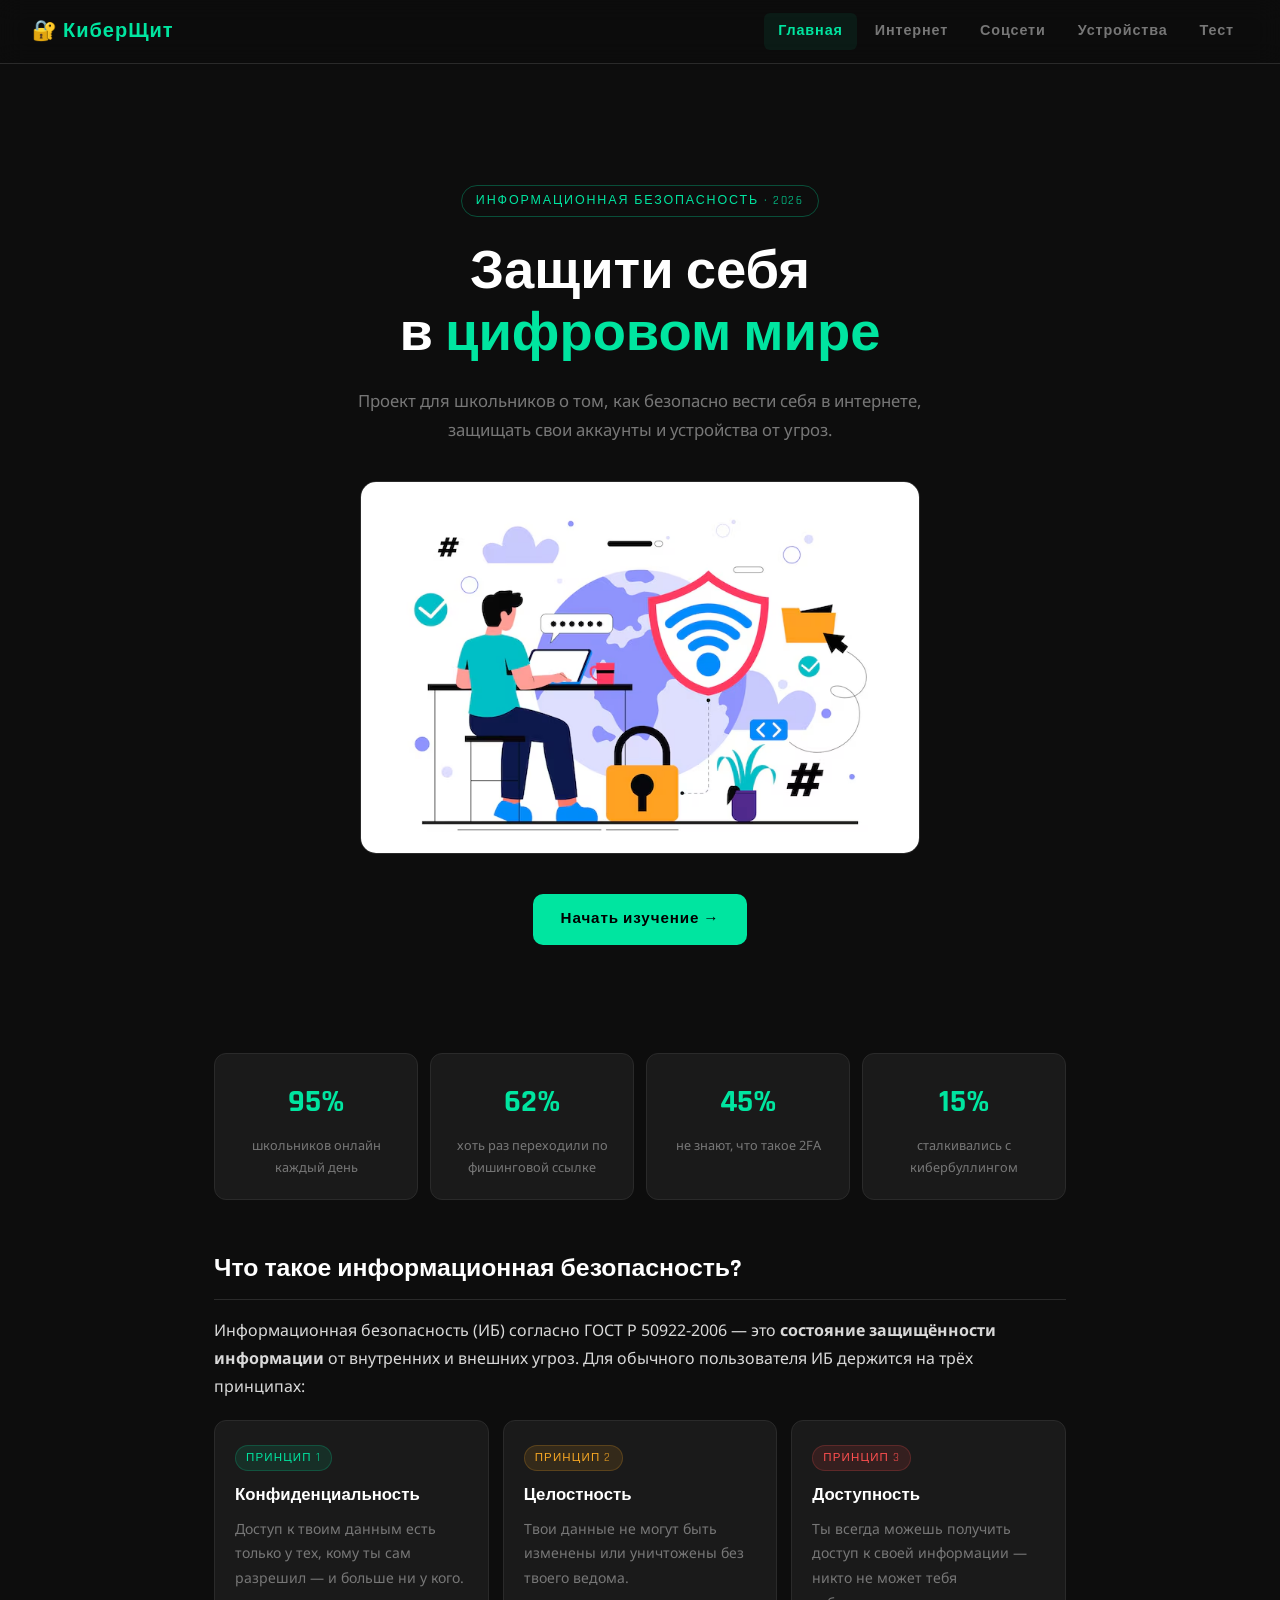
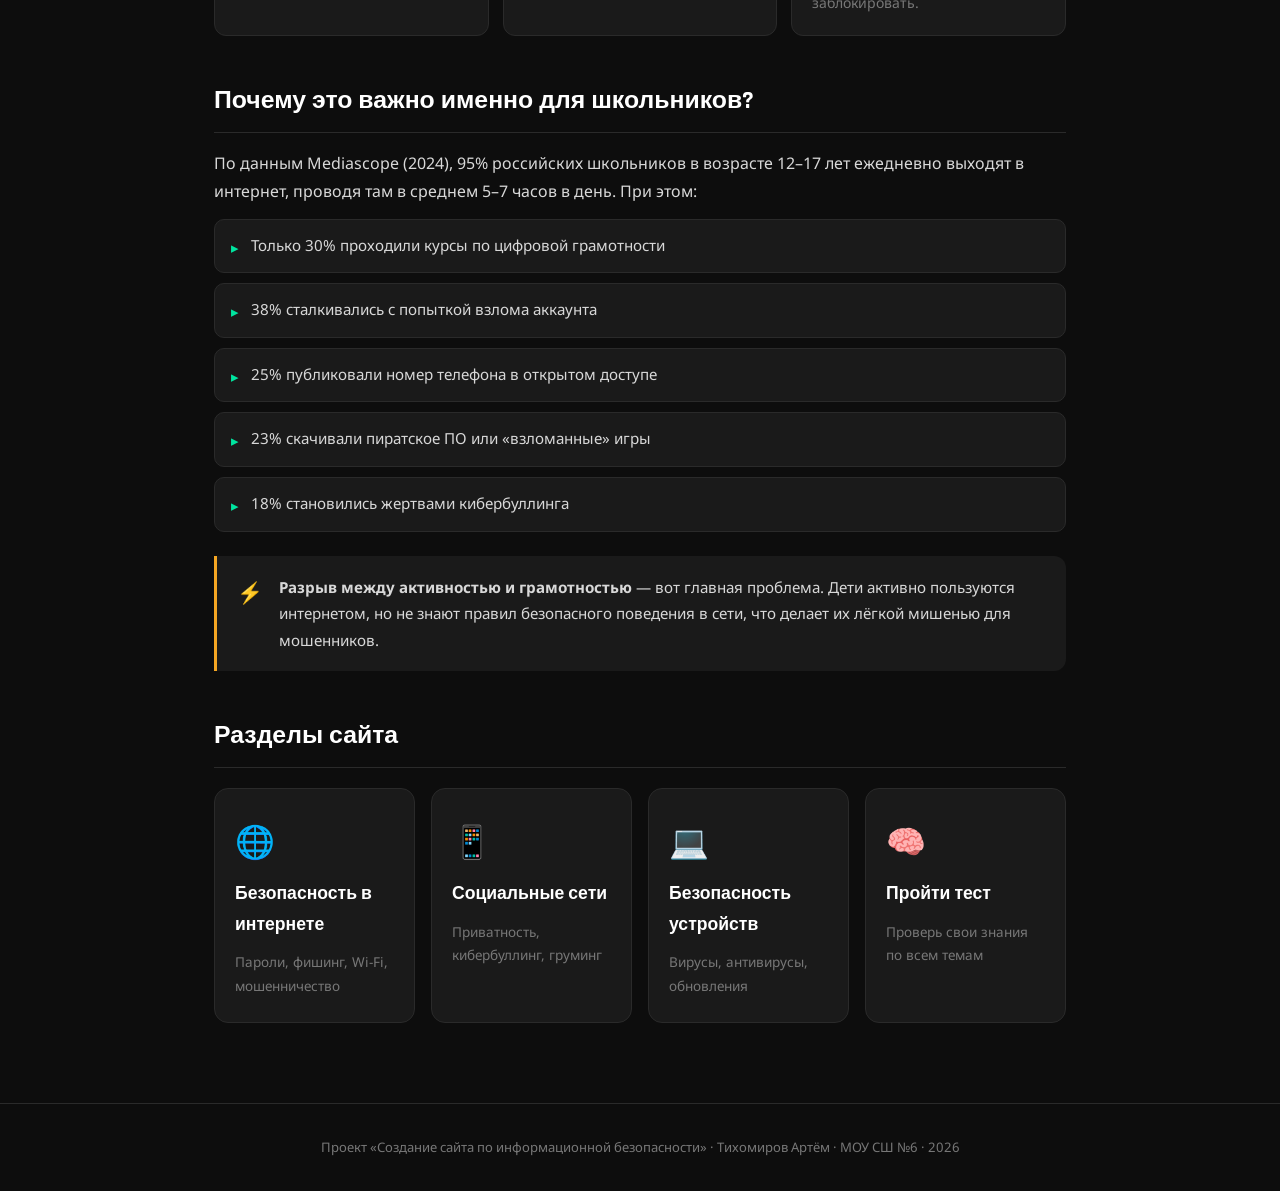
==== commit 3a1e8bee: "Commit remaining website changes" ====
--- a/index.html
+++ b/index.html
@@ -113,7 +113,7 @@
 </main>
 
 <footer>
-  Проект «Информационная безопасность для школьников» · Тихомиров Артём · МОУ СШ №6 · 2026
+  Проект «Создание сайта по информационной безопасности» · Тихомиров Артём · МОУ СШ №6 · 2026
 </footer>
 
 <script src="script.js"></script>
